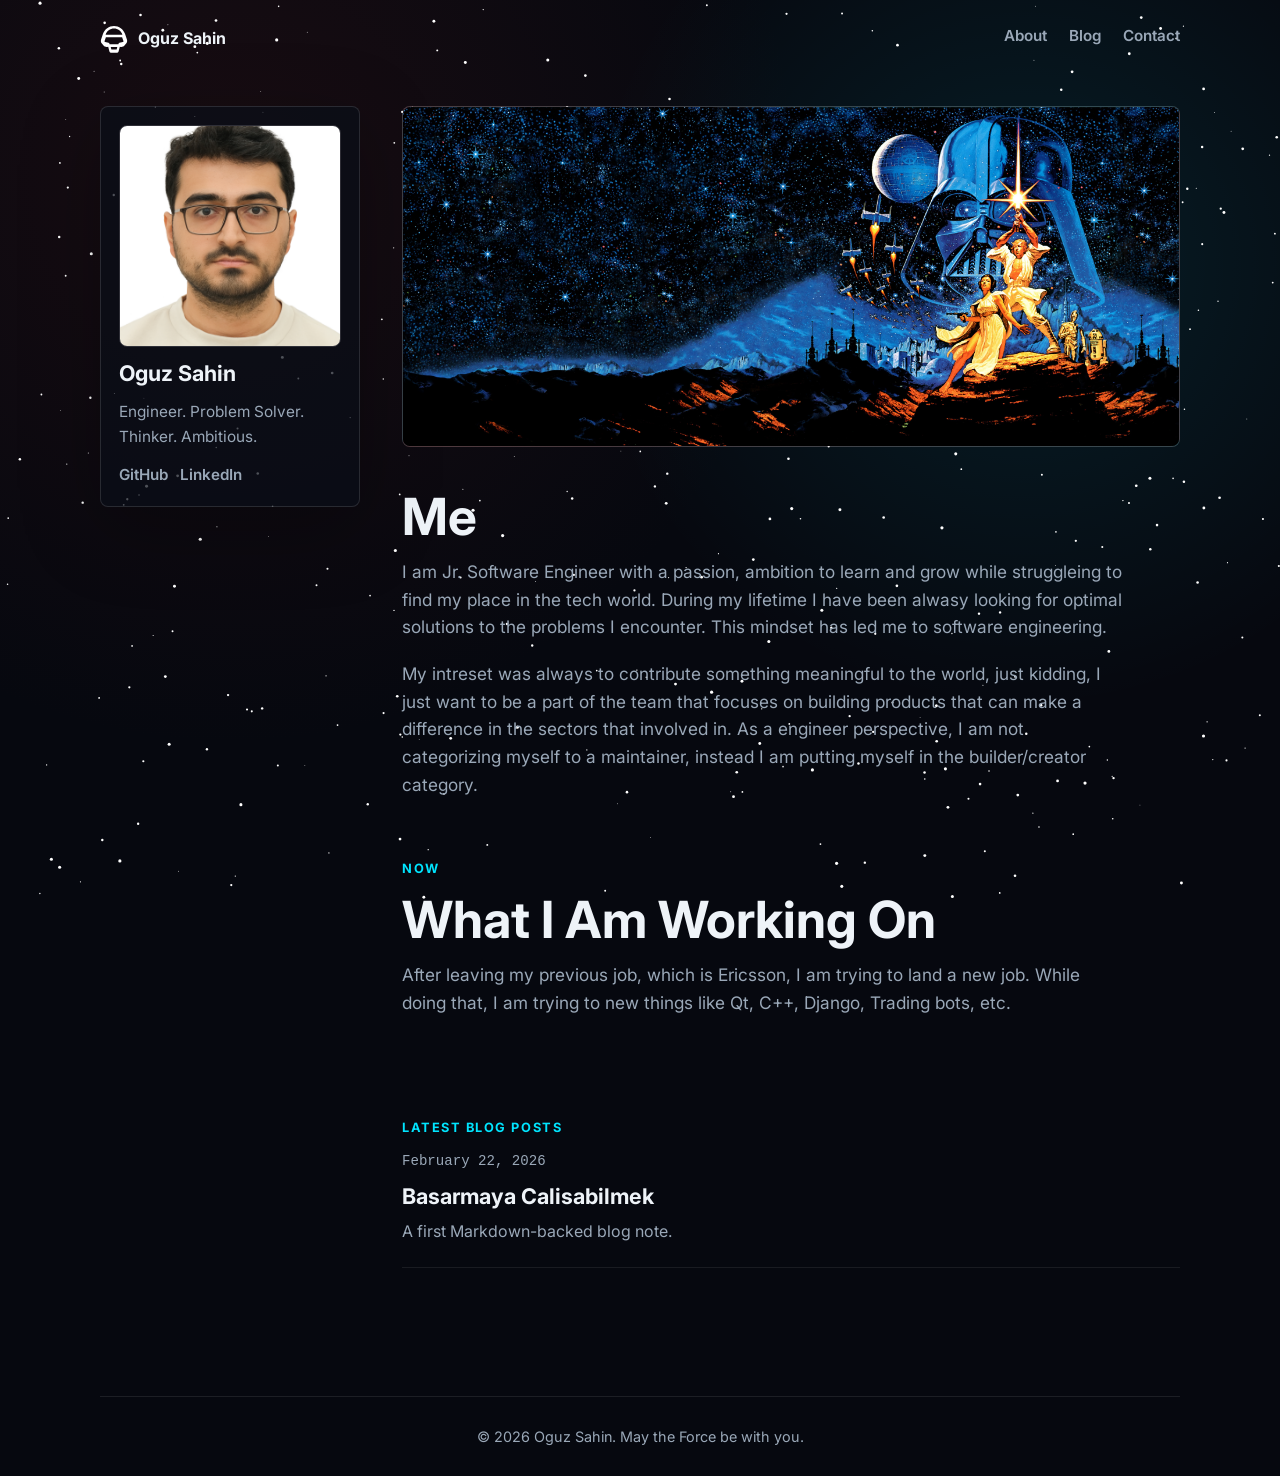
==== index.html @ 87d08af2 "Website design changed." ====
<!DOCTYPE html>
<html lang="en">

<head>
    <meta charset="UTF-8">
    <meta name="viewport" content="width=device-width, initial-scale=1.0">
    <title>Oguz Sahin</title>
    <meta name="description" content="Personal website and blog of Oguz Sahin">
    <link rel="preconnect" href="https://fonts.googleapis.com">
    <link rel="preconnect" href="https://fonts.gstatic.com" crossorigin>
    <link href="https://fonts.googleapis.com/css2?family=Inter:wght@400;500;600;700;800&display=swap" rel="stylesheet">
    <link rel="stylesheet" href="/assets/css/site.css">
</head>

<body>
    <canvas id="starfield"></canvas>

    <div class="site-shell">
        <header class="site-header">
            <nav class="nav">
                <a href="/" class="nav-brand">
                    <img src="/assets/img/darth-vader.svg" alt="Darth Vader Logo" class="nav-logo">
                    Oguz Sahin
                </a>
                <div class="nav-links">
                    <a href="/about/" class="nav-link">About</a>
                    <a href="/blog/" class="nav-link">Blog</a>
                    <a href="/contact/" class="nav-link">Contact</a>
                </div>
            </nav>
        </header>

        <main class="home-layout">
            <aside class="profile-box" aria-label="Profile summary">
                <img src="/assets/img/pfp.jpg" alt="Profile photo placeholder" class="profile-photo"> 
                <h1>Oguz Sahin</h1>
                <p>Engineer. Problem Solver. Thinker. Ambitious.</p>
                <div class="profile-links">
                    <a href="https://github.com/oguzsahin58" class="text-link">GitHub</a>
                    <a href="https://www.linkedin.com/in/oguzsahin58/" class="text-link">LinkedIn</a>
                </div>
            </aside>

            <div class="home-content">
                <section class="vader-banner" aria-label="Darth Vader wide photo">
                    <img src="/assets/img/background.jpg" alt="Darth Vader wide photo" class="wide-photo">
                </section>

                <section class="content-section">
                    <h2>Me </h2>
                    <p>
                        I am Jr. Software Engineer with a passion, ambition to learn and grow while struggleing to 
                        find my place in the tech world. During my lifetime I have been alwasy looking for 
                        optimal solutions to the problems I encounter. This mindset has led me to software engineering. 
                    </p>
                    <p>
                        My intreset was always to contribute something meaningful to the world, just kidding, 
                        I just want to be a part of the team that focuses on building products that can make 
                        a difference in the sectors that involved in. As a engineer perspective, I am not categorizing
                        myself to a maintainer, instead I am putting myself in the builder/creator category. 
                    </p>
                </section>

                <section class="content-section">
                    <p class="eyebrow">Now</p>
                    <h2>What I Am Working On</h2>
                    <p>
                        After leaving my previous job, which is Ericsson, I am trying to land a new job. 
                        While doing that, I am trying to new things like Qt, C++, Django, Trading bots, etc. 
                    </p>
                </section>

                <section class="section-band" aria-labelledby="recent-posts-title">
                    <p class="eyebrow">Latest Blog Posts</p>
                    <div id="recent-posts-container" class="posts-list">
                        <div class="loading">Loading from the Force...</div>
                    </div>
                </section>
            </div>
        </main>

        <footer class="site-footer">
            <p>&copy; 2026 Oguz Sahin. May the Force be with you.</p>
        </footer>
    </div>

    <script src="/assets/js/site.js"></script>
</body>

</html>
---- assets/css/site.css ----
:root {
    --bg-color: #06080f;
    --surface: rgba(10, 14, 24, 0.72);
    --surface-soft: rgba(255, 255, 255, 0.05);
    --border: rgba(255, 255, 255, 0.12);
    --text-primary: #eef3f8;
    --text-secondary: #9aa8b8;
    --accent-saber: #00e5ff;
    --accent-saber-glow: rgba(0, 229, 255, 0.62);
    --accent-red: #ff4b4b;
    --accent-red-glow: rgba(255, 75, 75, 0.44);
    --font-sans: 'Inter', -apple-system, BlinkMacSystemFont, "Segoe UI", Helvetica, Arial, sans-serif;
}

* {
    box-sizing: border-box;
    margin: 0;
    padding: 0;
}

html {
    scroll-behavior: smooth;
}

body {
    min-height: 100vh;
    overflow-x: hidden;
    background: radial-gradient(circle at 18% 12%, rgba(90, 28, 28, 0.22), transparent 34%),
        radial-gradient(circle at 80% 18%, rgba(0, 229, 255, 0.1), transparent 28%),
        var(--bg-color);
    color: var(--text-primary);
    font-family: var(--font-sans);
    line-height: 1.6;
}

a {
    color: inherit;
}

#starfield {
    position: fixed;
    inset: 0;
    z-index: -1;
    width: 100vw;
    height: 100vh;
    pointer-events: none;
}

.site-shell {
    width: min(1080px, calc(100% - 32px));
    min-height: 100vh;
    margin: 0 auto;
    display: flex;
    flex-direction: column;
}

.site-header {
    padding: 24px 0 52px;
}

.nav {
    display: flex;
    align-items: center;
    justify-content: space-between;
    gap: 24px;
}

.nav-brand {
    display: inline-flex;
    align-items: center;
    gap: 10px;
    color: var(--text-primary);
    font-size: 1rem;
    font-weight: 700;
    text-decoration: none;
}

.nav-logo {
    width: 28px;
    height: 28px;
    object-fit: contain;
    filter: invert(1);
}

.nav-links {
    display: flex;
    align-items: center;
    justify-content: flex-end;
    gap: 22px;
}

.nav-link,
.text-link {
    position: relative;
    color: var(--text-secondary);
    font-size: 0.95rem;
    font-weight: 600;
    text-decoration: none;
    transition: color 0.2s ease;
}

.nav-link {
    padding-bottom: 6px;
}

.nav-link::after,
.text-link::after {
    content: '';
    position: absolute;
    left: 0;
    bottom: 0;
    width: 0;
    height: 2px;
    border-radius: 999px;
    background: var(--accent-saber);
    box-shadow: 0 0 8px var(--accent-saber-glow), 0 0 18px var(--accent-saber-glow);
    transition: width 0.22s ease;
}

.nav-link:hover,
.nav-link.active,
.text-link:hover {
    color: var(--text-primary);
}

.nav-link:hover::after,
.nav-link.active::after,
.text-link:hover::after {
    width: 100%;
}

.site-main {
    flex: 1;
}

.home-layout {
    display: grid;
    grid-template-columns: 260px minmax(0, 1fr);
    gap: 42px;
    align-items: start;
}

.profile-box {
    position: sticky;
    top: 24px;
    display: grid;
    gap: 14px;
    padding: 18px;
    border: 1px solid var(--border);
    border-radius: 8px;
    background: var(--surface);
    box-shadow: 0 20px 80px rgba(0, 0, 0, 0.28);
}

.profile-photo-placeholder {
    display: grid;
    place-items: center;
    width: min(100%, 160px);
    justify-self: center;
    aspect-ratio: 1;
    border: 1px dashed rgba(255, 255, 255, 0.26);
    border-radius: 8px;
    background: rgba(255, 255, 255, 0.04);
    color: var(--text-secondary);
    font-size: 0.9rem;
    text-align: center;
}

.profile-photo {
    width: min(100%, 250px);
    aspect-ratio: 1;
    justify-self: center;
    border: 1px solid rgba(255, 255, 255, 0.14);
    border-radius: 8px;
    object-fit: cover;
    object-position: center;
    display: block;
}

.profile-box h1 {
    font-size: 1.35rem;
    line-height: 1.15;
}

.profile-box p {
    color: var(--text-secondary);
    font-size: 0.96rem;
}

.profile-links {
    display: flex;
    flex-wrap: wrap;
    gap: 12px;
}

.home-content {
    min-width: 0;
}

.vader-banner {
    display: grid;
    place-items: center;
    width: 100%;
    aspect-ratio: 16 / 7;
    margin-bottom: 42px;
    overflow: hidden;
    border: 1px solid rgba(255, 255, 255, 0.14);
    border-radius: 8px;
    background: linear-gradient(135deg, rgba(255, 75, 75, 0.12), rgba(0, 229, 255, 0.08)),
        rgba(255, 255, 255, 0.04);
    color: var(--text-secondary);
    text-align: center;
}

.wide-photo {
    width: 100%;
    height: 100%;
    display: block;
    object-fit: cover;
    object-position: center;
}

.content-section {
    padding-bottom: 42px;
}

.content-section h2 {
    margin-bottom: 14px;
    font-size: clamp(2rem, 4vw, 3.3rem);
    line-height: 1.08;
}

.content-section p:not(.eyebrow) {
    max-width: 720px;
    margin-bottom: 1.2rem;
    color: var(--text-secondary);
    font-size: 1.08rem;
}

.hero {
    display: grid;
    grid-template-columns: minmax(0, 1.3fr) minmax(260px, 0.7fr);
    gap: 48px;
    align-items: center;
    padding: 28px 0 64px;
}

.eyebrow {
    margin-bottom: 12px;
    color: var(--accent-saber);
    font-size: 0.8rem;
    font-weight: 700;
    letter-spacing: 0.12em;
    text-transform: uppercase;
}

.hero-title,
.page-title,
.post-title {
    line-height: 1.05;
    letter-spacing: 0;
}

.hero-title {
    max-width: 760px;
    font-size: clamp(3rem, 8vw, 6.5rem);
}

.hero-copy,
.page-subtitle {
    color: var(--text-secondary);
    font-size: 1.12rem;
}

.hero-copy {
    max-width: 640px;
    margin-top: 22px;
}

.hero-actions {
    display: flex;
    flex-wrap: wrap;
    gap: 14px;
    margin-top: 30px;
}

.button {
    display: inline-flex;
    align-items: center;
    justify-content: center;
    min-height: 44px;
    padding: 0 18px;
    border: 1px solid var(--accent-saber);
    border-radius: 6px;
    color: var(--accent-saber);
    font-weight: 700;
    text-decoration: none;
    transition: background 0.2s ease, box-shadow 0.2s ease, color 0.2s ease;
}

.button:hover {
    background: var(--accent-saber);
    color: #041017;
    box-shadow: 0 0 24px rgba(0, 229, 255, 0.28);
}

.button.secondary {
    border-color: var(--border);
    color: var(--text-primary);
    background: var(--surface-soft);
}

.button.secondary:hover {
    border-color: var(--accent-red);
    background: rgba(255, 75, 75, 0.12);
    color: var(--text-primary);
    box-shadow: 0 0 22px var(--accent-red-glow);
}

.persona-panel {
    border: 1px solid var(--border);
    border-radius: 8px;
    padding: 22px;
    background: var(--surface);
    box-shadow: 0 20px 80px rgba(0, 0, 0, 0.28);
}

.persona-panel h2 {
    margin-bottom: 12px;
    font-size: 1.15rem;
}

.signal-list {
    display: grid;
    gap: 12px;
    list-style: none;
}

.signal-list li {
    color: var(--text-secondary);
}

.page-layout {
    max-width: 760px;
    padding-bottom: 64px;
}

.page-title,
.post-title {
    margin-bottom: 14px;
    font-size: clamp(2.3rem, 5vw, 4rem);
}

.page-subtitle {
    margin-bottom: 42px;
}

.content-block,
.post-body {
    color: var(--text-primary);
    font-size: 1.08rem;
}

.content-block p,
.post-body p {
    margin-bottom: 1.35rem;
}

.content-block h2,
.post-body h2 {
    margin: 2.5rem 0 1rem;
    font-size: 1.6rem;
}

.content-block ul,
.post-body ul {
    margin: 0 0 1.5rem 1.25rem;
}

.section-band {
    padding: 40px 0 72px;
}

.section-heading {
    margin-bottom: 24px;
    font-size: 1.5rem;
}

.posts-list {
    display: grid;
    gap: 24px;
}

.post-item {
    display: grid;
    gap: 6px;
    padding-bottom: 22px;
    border-bottom: 1px solid rgba(255, 255, 255, 0.08);
}

.post-date {
    color: var(--text-secondary);
    font-family: ui-monospace, SFMono-Regular, Consolas, "Liberation Mono", monospace;
    font-size: 0.88rem;
}

.post-item-link {
    width: fit-content;
    color: var(--text-primary);
    font-size: 1.35rem;
    font-weight: 700;
    text-decoration: none;
}

.post-description {
    color: var(--text-secondary);
}

.social-grid,
.contact-list {
    display: grid;
    gap: 14px;
}

.social-link,
.contact-item {
    display: flex;
    justify-content: space-between;
    gap: 20px;
    padding: 18px 0;
    border-bottom: 1px solid rgba(255, 255, 255, 0.09);
    color: var(--text-primary);
    text-decoration: none;
}

.social-link span,
.contact-item span {
    color: var(--text-secondary);
}

.back-link-container {
    margin-top: 48px;
}

.site-footer {
    margin-top: 56px;
    padding: 28px 0;
    border-top: 1px solid rgba(255, 255, 255, 0.09);
    color: var(--text-secondary);
    font-size: 0.9rem;
    text-align: center;
}

.loading,
.text-secondary {
    color: var(--text-secondary);
}

.loading {
    font-style: italic;
    animation: pulse 2s infinite;
}

@keyframes pulse {
    0%, 100% {
        opacity: 0.58;
    }

    50% {
        opacity: 1;
    }
}

@media (max-width: 760px) {
    .site-shell {
        width: min(100% - 24px, 1080px);
    }

    .site-header {
        padding-bottom: 34px;
    }

    .nav {
        align-items: flex-start;
        flex-direction: column;
    }

    .nav-links {
        width: 100%;
        flex-wrap: wrap;
        justify-content: flex-start;
        gap: 14px 18px;
    }

    .hero {
        grid-template-columns: 1fr;
        gap: 28px;
        padding-top: 8px;
    }

    .home-layout {
        grid-template-columns: 1fr;
    }

    .profile-box {
        position: static;
    }

    .hero-title {
        font-size: clamp(2.7rem, 17vw, 4.7rem);
    }

    .social-link,
    .contact-item {
        flex-direction: column;
        gap: 4px;
    }
}
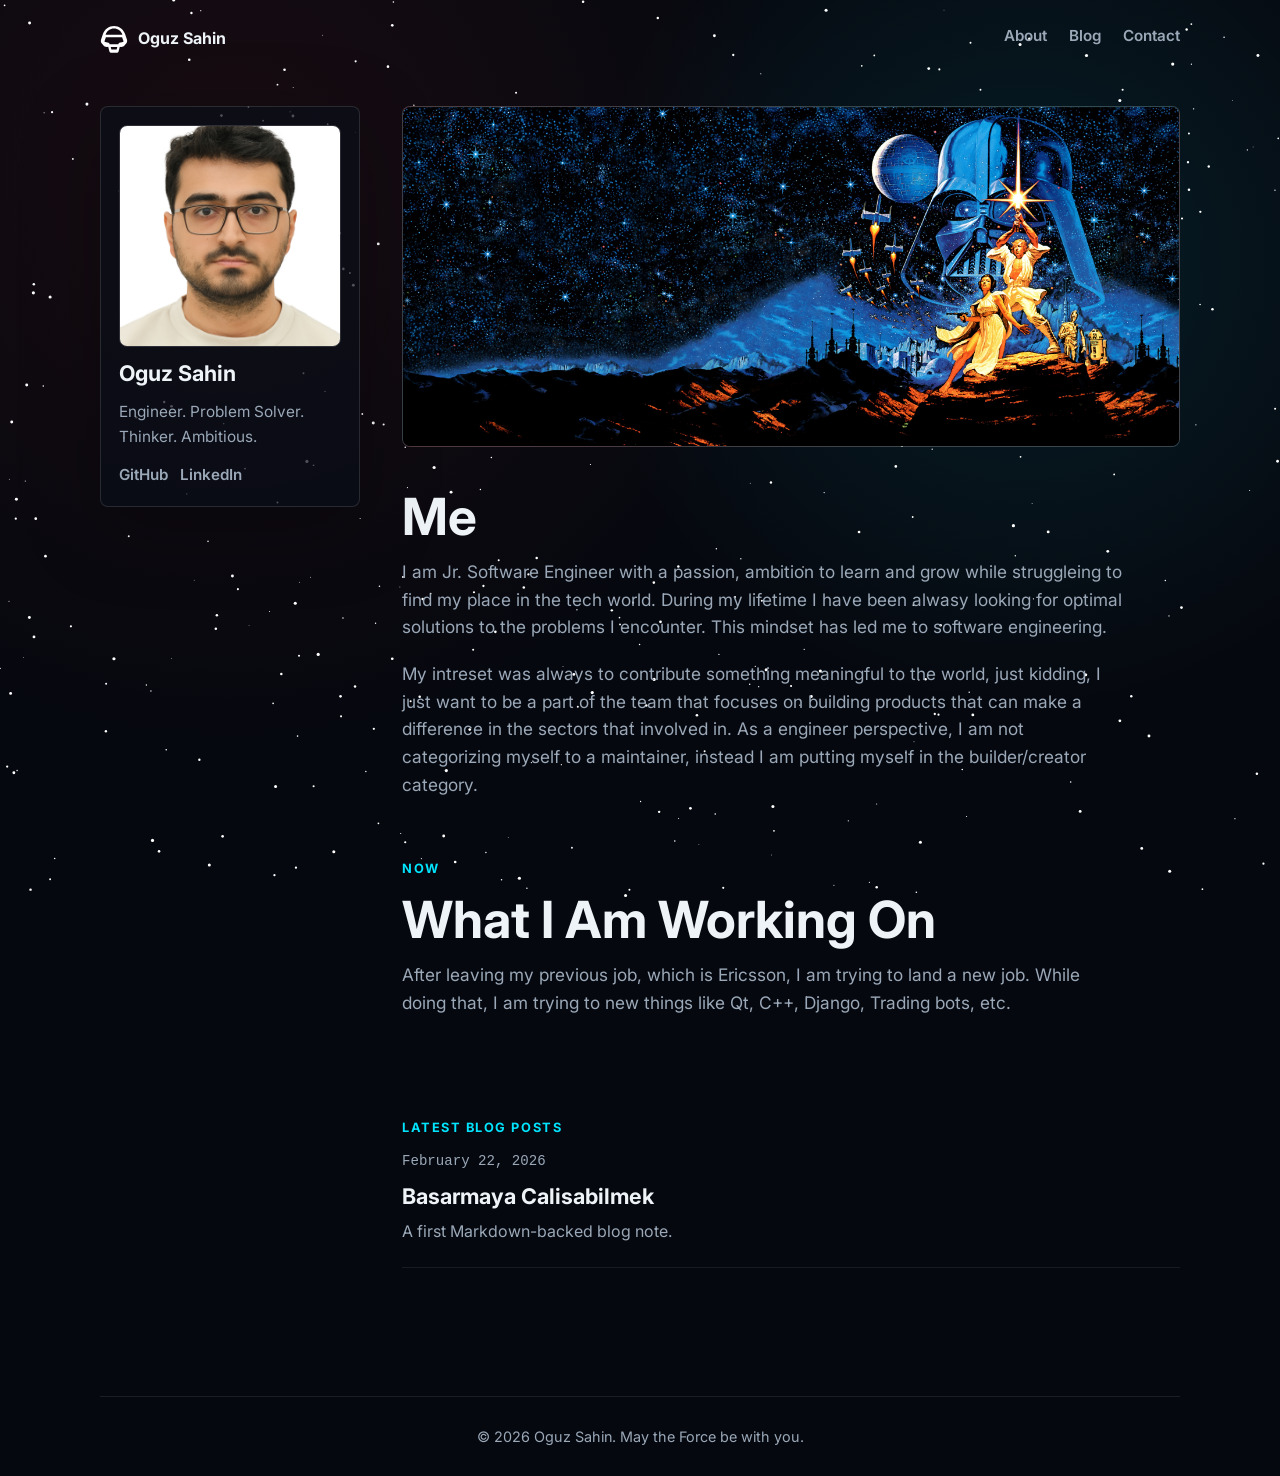
==== commit 829eb083: "Path releated deployment issue fixed." ====
--- a/index.html
+++ b/index.html
@@ -9,7 +9,7 @@
     <link rel="preconnect" href="https://fonts.googleapis.com">
     <link rel="preconnect" href="https://fonts.gstatic.com" crossorigin>
     <link href="https://fonts.googleapis.com/css2?family=Inter:wght@400;500;600;700;800&display=swap" rel="stylesheet">
-    <link rel="stylesheet" href="/assets/css/site.css">
+    <link rel="stylesheet" href="assets/css/site.css">
 </head>
 
 <body>
@@ -18,21 +18,21 @@
     <div class="site-shell">
         <header class="site-header">
             <nav class="nav">
-                <a href="/" class="nav-brand">
-                    <img src="/assets/img/darth-vader.svg" alt="Darth Vader Logo" class="nav-logo">
+                <a href="./" class="nav-brand">
+                    <img src="assets/img/darth-vader.svg" alt="Darth Vader Logo" class="nav-logo">
                     Oguz Sahin
                 </a>
                 <div class="nav-links">
-                    <a href="/about/" class="nav-link">About</a>
-                    <a href="/blog/" class="nav-link">Blog</a>
-                    <a href="/contact/" class="nav-link">Contact</a>
+                    <a href="about/" class="nav-link">About</a>
+                    <a href="blog/" class="nav-link">Blog</a>
+                    <a href="contact/" class="nav-link">Contact</a>
                 </div>
             </nav>
         </header>
 
         <main class="home-layout">
             <aside class="profile-box" aria-label="Profile summary">
-                <img src="/assets/img/pfp.jpg" alt="Profile photo placeholder" class="profile-photo"> 
+                <img src="assets/img/pfp.jpg" alt="Profile photo placeholder" class="profile-photo"> 
                 <h1>Oguz Sahin</h1>
                 <p>Engineer. Problem Solver. Thinker. Ambitious.</p>
                 <div class="profile-links">
@@ -43,7 +43,7 @@
 
             <div class="home-content">
                 <section class="vader-banner" aria-label="Darth Vader wide photo">
-                    <img src="/assets/img/background.jpg" alt="Darth Vader wide photo" class="wide-photo">
+                    <img src="assets/img/background.jpg" alt="Darth Vader wide photo" class="wide-photo">
                 </section>
 
                 <section class="content-section">
@@ -84,7 +84,7 @@
         </footer>
     </div>
 
-    <script src="/assets/js/site.js"></script>
+    <script src="assets/js/site.js"></script>
 </body>
 
 </html>
